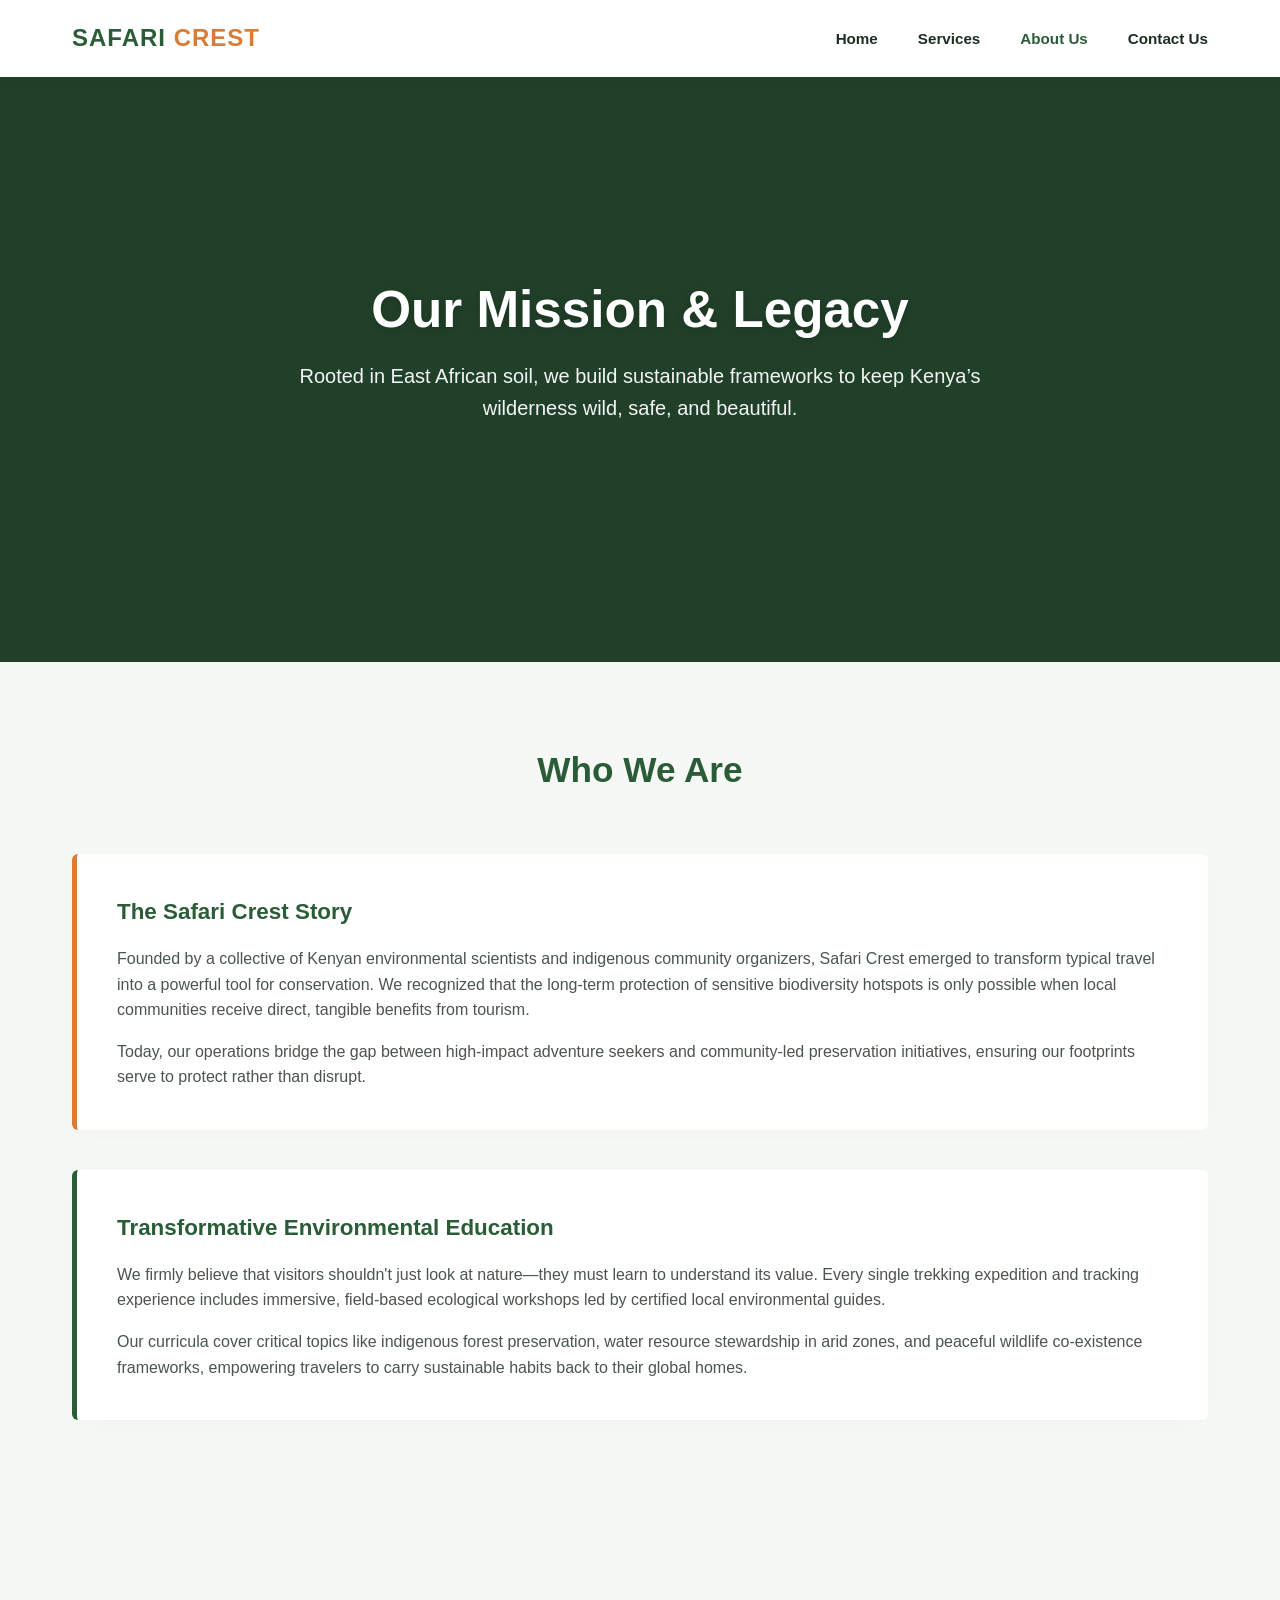
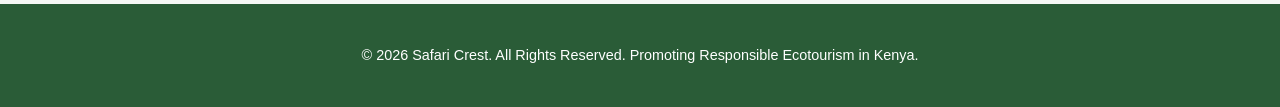
==== about.html @ 43865a42 "Initial commit: Add responsive pages and video layouts for Safari Crest" ====
<!DOCTYPE html>
<html lang="en">
<head>
    <meta charset="UTF-8">
    <meta name="viewport" content="width=device-width, initial-scale=1.0">
    <title>About Our Mission - Safari Crest</title>
    <!-- Relative path matches previous pages for flawless folder portability -->
    <link rel="stylesheet" href="css/style.css">
</head>
<body>

    <!-- Premium Navigation (Consistent Branding) -->
    <header>
        <nav class="nav-container">
            <div class="logo">
                <a href="index.html">SAFARI <span>CREST</span></a>
            </div>
            <ul class="nav-links">
                <li><a href="index.html">Home</a></li>
                <li><a href="services.html">Services</a></li>
                <li><a href="about.html" class="active">About Us</a></li>
                <li><a href="contact.html">Contact Us</a></li>
            </ul>
        </nav>
    </header>

    <!-- Upgraded About Hero Layout -->
    <section class="hero-section" style="background-image: url('images/conservation.jpg');">
        <div class="hero-overlay">
            <div class="hero-text-box">
                <h1>Our Mission & Legacy</h1>
                <p>Rooted in East African soil, we build sustainable frameworks to keep Kenya’s wilderness wild, safe, and beautiful.</p>
            </div>
        </div>
    </section>

    <!-- About Content Layout -->
    <main class="container">
        <h2 class="section-title">Who We Are</h2>
        
        <!-- Story block featuring solid informational text -->
        <div class="info-block" style="background-color: var(--white); padding: 2.5rem; border-radius: 6px; box-shadow: 0 4px 20px rgba(0,0,0,0.02); border-left: 5px solid var(--secondary-color); margin-bottom: 2.5rem;">
            <h3 style="color: var(--primary-color); margin-bottom: 1rem; font-size: 1.4rem;">The Safari Crest Story</h3>
            <p style="color: #4A554D; font-size: 1rem; margin-bottom: 1rem;">Founded by a collective of Kenyan environmental scientists and indigenous community organizers, Safari Crest emerged to transform typical travel into a powerful tool for conservation. We recognized that the long-term protection of sensitive biodiversity hotspots is only possible when local communities receive direct, tangible benefits from tourism.</p>
            <p style="color: #4A554D; font-size: 1rem;">Today, our operations bridge the gap between high-impact adventure seekers and community-led preservation initiatives, ensuring our footprints serve to protect rather than disrupt.</p>
        </div>

        <div class="info-block" style="background-color: var(--white); padding: 2.5rem; border-radius: 6px; box-shadow: 0 4px 20px rgba(0,0,0,0.02); border-left: 5px solid var(--primary-color);">
            <h3 style="color: var(--primary-color); margin-bottom: 1rem; font-size: 1.4rem;">Transformative Environmental Education</h3>
            <p style="color: #4A554D; font-size: 1rem; margin-bottom: 1rem;">We firmly believe that visitors shouldn't just look at nature—they must learn to understand its value. Every single trekking expedition and tracking experience includes immersive, field-based ecological workshops led by certified local environmental guides.</p>
            <p style="color: #4A554D; font-size: 1rem;">Our curricula cover critical topics like indigenous forest preservation, water resource stewardship in arid zones, and peaceful wildlife co-existence frameworks, empowering travelers to carry sustainable habits back to their global homes.</p>
        </div>
    </main>

    <!-- Structured Footer -->
    <footer>
        <p>&copy; 2026 Safari Crest. All Rights Reserved. Promoting Responsible Ecotourism in Kenya.</p>
    </footer>

</body>
</html>
---- css/style.css ----
/* ==========================================================================
   Safari Crest - Master Global Stylesheet (style.css)
   ========================================================================== */

/* 1. Global Reset & Theme Variables */
* {
    margin: 0;
    padding: 0;
    box-sizing: border-box;
}

:root {
    --primary-color: #2A5C37;      /* Deep Forest Green (Natural & Trustworthy) */
    --secondary-color: #D97D36;    /* Earthy Terracotta (Adventurous Accent) */
    --bg-canvas: #F5F8F5;          /* Refreshing Soft Off-White Canvas */
    --text-main: #1C2E21;          /* Charcoal Forest (Soft, readable text) */
    --white: #FFFFFF;
    --transition-smooth: all 0.3s cubic-bezier(0.25, 0.8, 0.25, 1);
}

body {
    font-family: 'Segoe UI', Tahoma, Geneva, Verdana, sans-serif;
    background-color: var(--bg-canvas);
    color: var(--text-main);
    line-height: 1.6;
}

/* 2. Header & Sticky Navigation Bar */
header {
    background-color: var(--white);
    box-shadow: 0 2px 15px rgba(0, 0, 0, 0.02);
    position: sticky;
    top: 0;
    z-index: 1000;
}

.nav-container {
    max-width: 1200px;
    margin: 0 auto;
    display: flex;
    justify-content: space-between;
    align-items: center;
    padding: 1.2rem 2rem;
}

.logo a {
    font-size: 1.5rem;
    font-weight: 800;
    color: var(--primary-color);
    text-decoration: none;
    letter-spacing: 1px;
}

.logo a span {
    color: var(--secondary-color);
}

.nav-links {
    display: flex;
    list-style: none;
    gap: 2.5rem;
}

.nav-links a {
    text-decoration: none;
    color: var(--text-main);
    font-weight: 600;
    font-size: 0.95rem;
    transition: var(--transition-smooth);
    padding-bottom: 4px;
}

.nav-links a:hover, 
.nav-links a.active {
    color: var(--primary-color);
}

/* 3. Upgraded Hero Sections with Video Background Capabilities */
.hero-section {
    position: relative; /* Essential to anchor absolute child video layers */
    height: 65vh;
    min-height: 440px;
    overflow: hidden; /* Hides video spilling beyond the boundary box */
    background-color: var(--primary-color); /* Reliable fallback shade */
}

.hero-video {
    position: absolute;
    top: 50%;
    left: 50%;
    min-width: 100%;
    min-height: 100%;
    width: auto;
    height: auto;
    z-index: 1;
    transform: translate(-50%, -50%);
    object-fit: cover; /* Instructs video to fill space elegantly without crushing aspect ratio */
}

.hero-overlay {
    background: rgba(28, 46, 33, 0.6); /* Slightly deepened ambient overlay for legible text contrast over video */
    position: absolute;
    top: 0;
    left: 0;
    width: 100%;
    height: 100%;
    display: flex;
    align-items: center;
    justify-content: center;
    padding: 0 2rem;
    z-index: 2; /* Ensures text overlay maps safely above video */
}

.hero-text-box {
    max-width: 750px;
    text-align: center;
    color: var(--white);
}

.hero-text-box h1 {
    font-size: 3.2rem;
    font-weight: 700;
    margin-bottom: 1.2rem;
    line-height: 1.2;
    text-shadow: 0 2px 8px rgba(0, 0, 0, 0.2);
}

.hero-text-box p {
    font-size: 1.25rem;
    margin-bottom: 2.2rem;
    font-weight: 400;
    opacity: 0.95;
}

/* 4. Action Buttons (Subtle Soft Drop Shadow with Solid Border Framework) */
.cta-btn {
    display: inline-block;
    background-color: var(--secondary-color);
    color: var(--white);
    padding: 0.9rem 2.2rem;
    text-decoration: none;
    border-radius: 4px;
    border: 2px solid var(--secondary-color); /* Clean solid border layout matching preference profiles */
    font-weight: 600;
    text-transform: uppercase;
    font-size: 0.85rem;
    letter-spacing: 1px;
    box-shadow: 0 3px 8px rgba(217, 125, 54, 0.12); /* Very little, realistic depth shadow */
    transition: var(--transition-smooth);
}

.cta-btn:hover {
    background-color: #C26A29;
    border-color: #C26A29;
    transform: translateY(-1px);
    box-shadow: 0 4px 12px rgba(217, 125, 54, 0.2);
}

/* 5. Content Structure & Symmetrical Feature Grids */
.container {
    max-width: 1200px;
    margin: 0 auto;
    padding: 5rem 2rem;
}

.section-title {
    text-align: center;
    font-size: 2.2rem;
    color: var(--primary-color);
    margin-bottom: 3.5rem;
    font-weight: 700;
}

.feature-grid {
    display: flex;
    flex-wrap: wrap;
    gap: 2.5rem;
}

/* Cards with Faint Premium Shadows */
.feature-card {
    background-color: var(--white);
    border-radius: 6px;
    overflow: hidden;
    box-shadow: 0 2px 10px rgba(0, 0, 0, 0.03); /* Minimal, clean shadow base */
    flex: 1 1 calc(33.333% - 2.5rem);
    min-width: 290px;
    display: flex;
    flex-direction: column;
    transition: var(--transition-smooth);
}

.feature-card:hover {
    transform: translateY(-3px);
    box-shadow: 0 6px 15px rgba(42, 92, 55, 0.05); /* Soft, natural depth adjustment on hover */
}

.feature-img {
    width: 100%;
    height: 220px;
    object-fit: cover;
}

.feature-body {
    padding: 2rem;
    display: flex;
    flex-direction: column;
    flex-grow: 1; /* Automatically matches heights across card rows */
}

.feature-body h3 {
    color: var(--primary-color);
    font-size: 1.3rem;
    margin-bottom: 0.9rem;
}

.feature-body p {
    font-size: 0.95rem;
    color: #4A554D;
}

/* 6. Information Layout Blocks (About & Contact Pages) */
.info-block {
    background-color: var(--white);
    padding: 2.5rem;
    border-radius: 6px;
    box-shadow: 0 2px 10px rgba(0, 0, 0, 0.02); /* Faint depth box accent */
    margin-bottom: 2.5rem;
}

/* 7. Footer Layout Panel */
footer {
    background-color: var(--primary-color);
    color: var(--white);
    text-align: center;
    padding: 2.5rem 2rem;
    font-size: 0.9rem;
    margin-top: 4rem;
}

/* ==========================================================================
   8. Fully Responsive Viewport Media Queries
   ========================================================================== */
@media (max-width: 900px) {
    .hero-text-box h1 {
        font-size: 2.5rem;
    }
    .hero-text-box p {
        font-size: 1.1rem;
    }
}

@media (max-width: 768px) {
    .nav-container {
        flex-direction: column;
        gap: 1rem;
        padding: 1rem;
    }
    
    .nav-links {
        gap: 1.5rem;
    }

    .feature-grid {
        flex-direction: column;
    }

    .feature-card {
        width: 100%;
    }
}
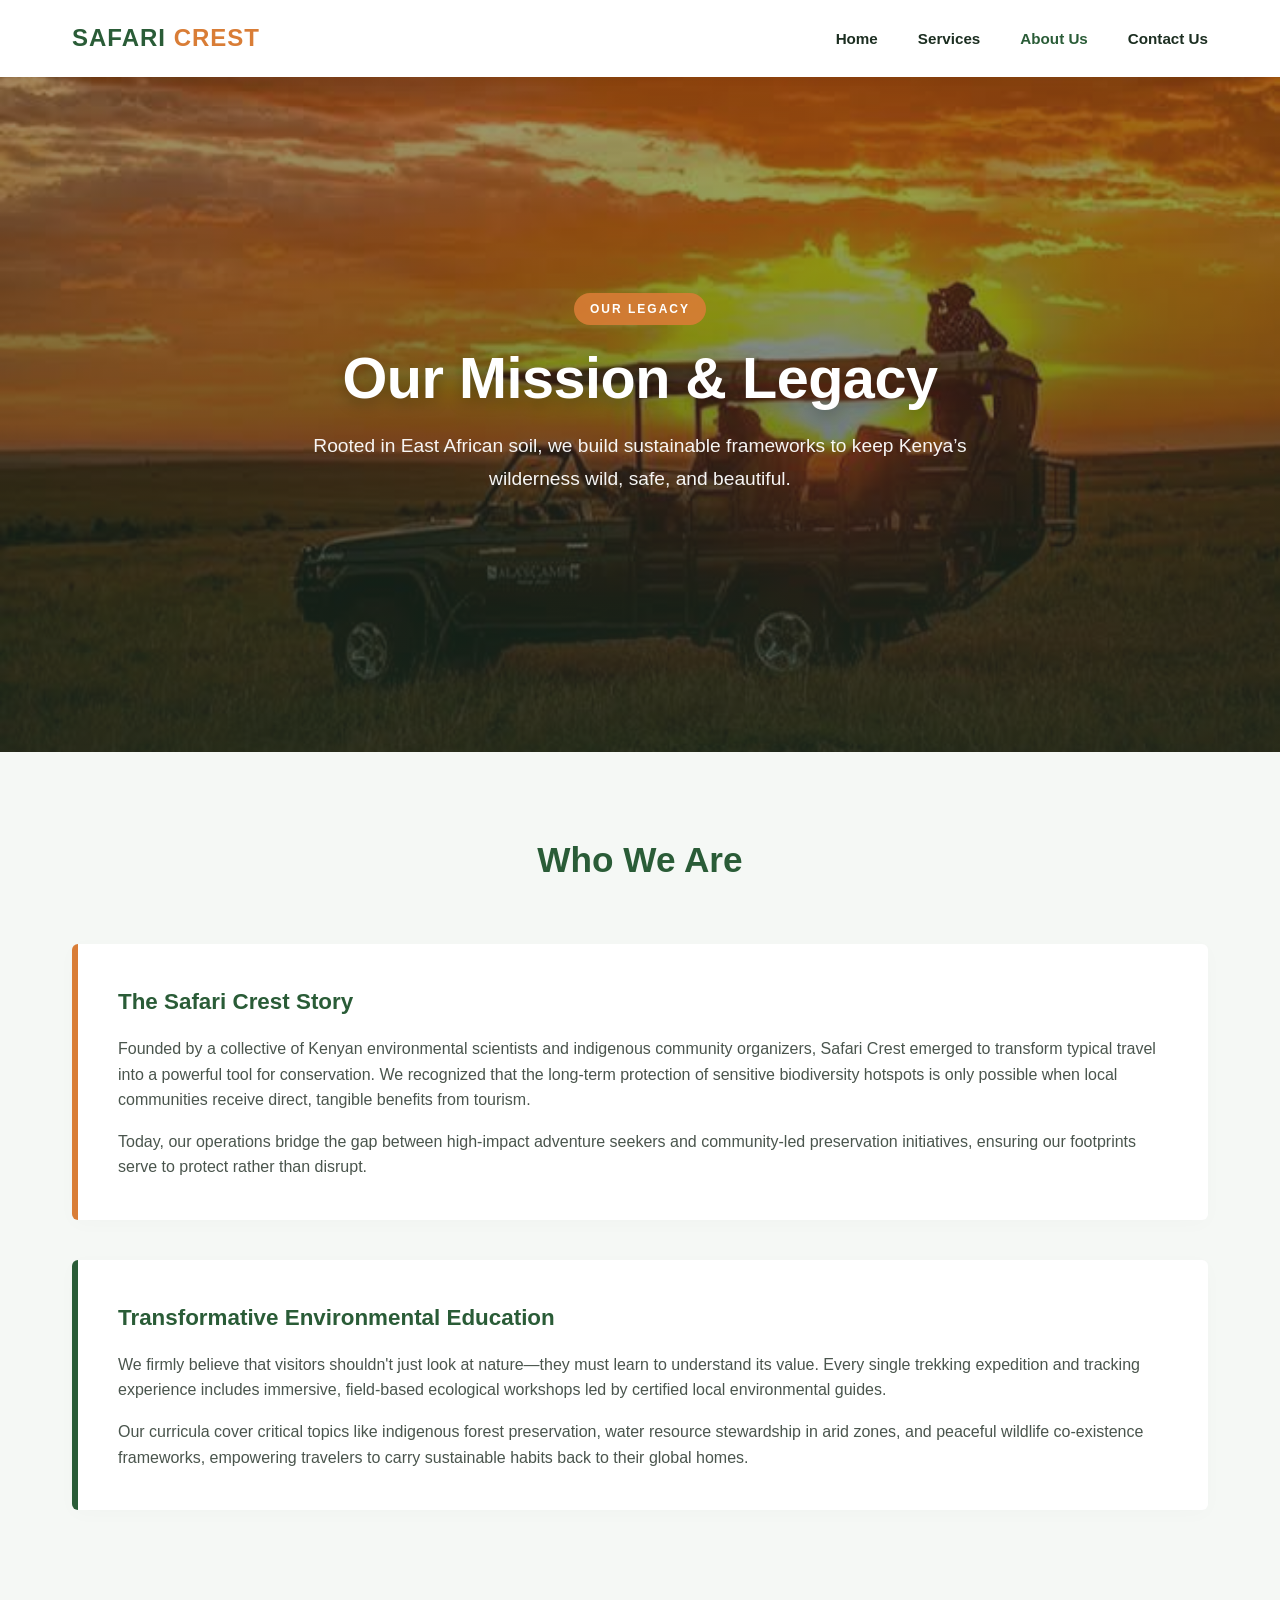
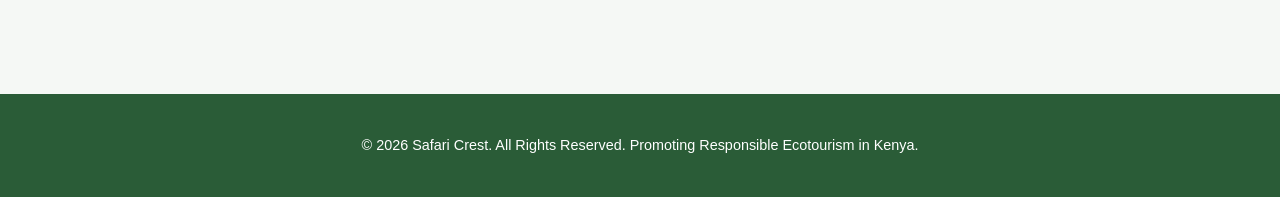
==== commit 739dc22e: "making some modifications and adjustment" ====
--- a/about.html
+++ b/about.html
@@ -6,16 +6,43 @@
     <title>About Our Mission - Safari Crest</title>
     <!-- Relative path matches previous pages for flawless folder portability -->
     <link rel="stylesheet" href="css/style.css">
+    <style>
+        /* Specific refinement for About Us content blocks to fix accent border alignment */
+        .story-block {
+            background-color: var(--white);
+            padding: 2.5rem;
+            border-radius: 6px;
+            box-shadow: 0 4px 20px rgba(0,0,0,0.02);
+            margin-bottom: 2.5rem;
+            position: relative;
+            overflow: hidden;
+        }
+        .story-block.accent-secondary {
+            border-left: 6px solid var(--secondary-color);
+        }
+        .story-block.accent-primary {
+            border-left: 6px solid var(--primary-color);
+        }
+    </style>
 </head>
 <body>
 
-    <!-- Premium Navigation (Consistent Branding) -->
+    <!-- Premium Navigation with Mobile Hamburger Support -->
     <header>
         <nav class="nav-container">
             <div class="logo">
                 <a href="index.html">SAFARI <span>CREST</span></a>
             </div>
-            <ul class="nav-links">
+            
+            <!-- Three Lines Hamburger Button for Small Screens -->
+            <button class="menu-toggle" id="menuToggle" aria-label="Toggle Navigation">
+                <span></span>
+                <span></span>
+                <span></span>
+            </button>
+
+            <!-- Navigation Links -->
+            <ul class="nav-links" id="navLinks">
                 <li><a href="index.html">Home</a></li>
                 <li><a href="services.html">Services</a></li>
                 <li><a href="about.html" class="active">About Us</a></li>
@@ -25,9 +52,10 @@
     </header>
 
     <!-- Upgraded About Hero Layout -->
-    <section class="hero-section" style="background-image: url('images/conservation.jpg');">
+    <section class="hero-section" style="background-image: url('images/conservation.jpeg'); background-size: cover; background-position: center;">
         <div class="hero-overlay">
             <div class="hero-text-box">
+                <span class="hero-badge">Our Legacy</span>
                 <h1>Our Mission & Legacy</h1>
                 <p>Rooted in East African soil, we build sustainable frameworks to keep Kenya’s wilderness wild, safe, and beautiful.</p>
             </div>
@@ -38,14 +66,15 @@
     <main class="container">
         <h2 class="section-title">Who We Are</h2>
         
-        <!-- Story block featuring solid informational text -->
-        <div class="info-block" style="background-color: var(--white); padding: 2.5rem; border-radius: 6px; box-shadow: 0 4px 20px rgba(0,0,0,0.02); border-left: 5px solid var(--secondary-color); margin-bottom: 2.5rem;">
+        <!-- Story block 1 with clean terracotta left accent -->
+        <div class="story-block accent-secondary">
             <h3 style="color: var(--primary-color); margin-bottom: 1rem; font-size: 1.4rem;">The Safari Crest Story</h3>
             <p style="color: #4A554D; font-size: 1rem; margin-bottom: 1rem;">Founded by a collective of Kenyan environmental scientists and indigenous community organizers, Safari Crest emerged to transform typical travel into a powerful tool for conservation. We recognized that the long-term protection of sensitive biodiversity hotspots is only possible when local communities receive direct, tangible benefits from tourism.</p>
             <p style="color: #4A554D; font-size: 1rem;">Today, our operations bridge the gap between high-impact adventure seekers and community-led preservation initiatives, ensuring our footprints serve to protect rather than disrupt.</p>
         </div>
 
-        <div class="info-block" style="background-color: var(--white); padding: 2.5rem; border-radius: 6px; box-shadow: 0 4px 20px rgba(0,0,0,0.02); border-left: 5px solid var(--primary-color);">
+        <!-- Story block 2 with clean forest green left accent -->
+        <div class="story-block accent-primary">
             <h3 style="color: var(--primary-color); margin-bottom: 1rem; font-size: 1.4rem;">Transformative Environmental Education</h3>
             <p style="color: #4A554D; font-size: 1rem; margin-bottom: 1rem;">We firmly believe that visitors shouldn't just look at nature—they must learn to understand its value. Every single trekking expedition and tracking experience includes immersive, field-based ecological workshops led by certified local environmental guides.</p>
             <p style="color: #4A554D; font-size: 1rem;">Our curricula cover critical topics like indigenous forest preservation, water resource stewardship in arid zones, and peaceful wildlife co-existence frameworks, empowering travelers to carry sustainable habits back to their global homes.</p>
@@ -57,5 +86,24 @@
         <p>&copy; 2026 Safari Crest. All Rights Reserved. Promoting Responsible Ecotourism in Kenya.</p>
     </footer>
 
+    <!-- Simple JavaScript for Mobile Navbar Toggle -->
+    <script>
+        const menuToggle = document.getElementById('menuToggle');
+        const navLinks = document.getElementById('navLinks');
+
+        menuToggle.addEventListener('click', () => {
+            menuToggle.classList.toggle('active');
+            navLinks.classList.toggle('active');
+        });
+
+        // Close mobile menu automatically when a link is clicked
+        document.querySelectorAll('.nav-links a').forEach(link => {
+            link.addEventListener('click', () => {
+                menuToggle.classList.remove('active');
+                navLinks.classList.remove('active');
+            });
+        });
+    </script>
+
 </body>
-</html>
+</html>
--- a/css/style.css
+++ b/css/style.css
@@ -75,13 +75,35 @@
     color: var(--primary-color);
 }
 
-/* 3. Upgraded Hero Sections with Video Background Capabilities */
+/* Hamburger Menu Toggle Button (Hidden on Desktop) */
+.menu-toggle {
+    display: none;
+    flex-direction: column;
+    justify-content: space-between;
+    width: 28px;
+    height: 20px;
+    background: transparent;
+    border: none;
+    cursor: pointer;
+    z-index: 1001;
+}
+
+.menu-toggle span {
+    display: block;
+    width: 100%;
+    height: 3px;
+    background-color: var(--primary-color);
+    border-radius: 2px;
+    transition: var(--transition-smooth);
+}
+
+/* 3. Upgraded Cinematic Hero Section */
 .hero-section {
-    position: relative; /* Essential to anchor absolute child video layers */
-    height: 65vh;
-    min-height: 440px;
-    overflow: hidden; /* Hides video spilling beyond the boundary box */
-    background-color: var(--primary-color); /* Reliable fallback shade */
+    position: relative;
+    height: 75vh;
+    min-height: 520px;
+    overflow: hidden;
+    background-color: var(--primary-color);
 }
 
 .hero-video {
@@ -94,11 +116,16 @@
     height: auto;
     z-index: 1;
     transform: translate(-50%, -50%);
-    object-fit: cover; /* Instructs video to fill space elegantly without crushing aspect ratio */
-}
-
+    object-fit: cover;
+}
+
+/* Multi-stop gradient overlay for dramatic contrast & professional depth */
 .hero-overlay {
-    background: rgba(28, 46, 33, 0.6); /* Slightly deepened ambient overlay for legible text contrast over video */
+    background: linear-gradient(
+        to bottom,
+        rgba(28, 46, 33, 0.4) 0%,
+        rgba(28, 46, 33, 0.75) 100%
+    );
     position: absolute;
     top: 0;
     left: 0;
@@ -108,31 +135,63 @@
     align-items: center;
     justify-content: center;
     padding: 0 2rem;
-    z-index: 2; /* Ensures text overlay maps safely above video */
+    z-index: 2;
 }
 
 .hero-text-box {
-    max-width: 750px;
+    max-width: 800px;
     text-align: center;
     color: var(--white);
+    animation: heroFadeIn 1.2s cubic-bezier(0.16, 1, 0.3, 1) forwards;
+}
+
+.hero-badge {
+    display: inline-block;
+    background-color: rgba(217, 125, 54, 0.9);
+    color: var(--white);
+    font-size: 0.75rem;
+    font-weight: 700;
+    text-transform: uppercase;
+    letter-spacing: 2px;
+    padding: 0.4rem 1rem;
+    border-radius: 50px;
+    margin-bottom: 1.2rem;
+    backdrop-filter: blur(4px);
 }
 
 .hero-text-box h1 {
-    font-size: 3.2rem;
-    font-weight: 700;
+    font-size: 3.6rem;
+    font-weight: 800;
     margin-bottom: 1.2rem;
-    line-height: 1.2;
-    text-shadow: 0 2px 8px rgba(0, 0, 0, 0.2);
+    line-height: 1.15;
+    letter-spacing: -0.5px;
+    text-shadow: 0 4px 16px rgba(0, 0, 0, 0.3);
 }
 
 .hero-text-box p {
-    font-size: 1.25rem;
-    margin-bottom: 2.2rem;
+    font-size: 1.2rem;
+    margin-bottom: 2.5rem;
     font-weight: 400;
     opacity: 0.95;
-}
-
-/* 4. Action Buttons (Subtle Soft Drop Shadow with Solid Border Framework) */
+    line-height: 1.7;
+    max-width: 680px;
+    margin-left: auto;
+    margin-right: auto;
+}
+
+/* Smooth Entrance Keyframes */
+@keyframes heroFadeIn {
+    from {
+        opacity: 0;
+        transform: translateY(20px);
+    }
+    to {
+        opacity: 1;
+        transform: translateY(0);
+    }
+}
+
+/* 4. Action Buttons */
 .cta-btn {
     display: inline-block;
     background-color: var(--secondary-color);
@@ -140,12 +199,12 @@
     padding: 0.9rem 2.2rem;
     text-decoration: none;
     border-radius: 4px;
-    border: 2px solid var(--secondary-color); /* Clean solid border layout matching preference profiles */
+    border: 2px solid var(--secondary-color);
     font-weight: 600;
     text-transform: uppercase;
     font-size: 0.85rem;
     letter-spacing: 1px;
-    box-shadow: 0 3px 8px rgba(217, 125, 54, 0.12); /* Very little, realistic depth shadow */
+    box-shadow: 0 3px 8px rgba(217, 125, 54, 0.12);
     transition: var(--transition-smooth);
 }
 
@@ -177,12 +236,11 @@
     gap: 2.5rem;
 }
 
-/* Cards with Faint Premium Shadows */
 .feature-card {
-    background-color: var(--white);
+    background-color: var(--bg-canvas);
     border-radius: 6px;
     overflow: hidden;
-    box-shadow: 0 2px 10px rgba(0, 0, 0, 0.03); /* Minimal, clean shadow base */
+    box-shadow: 0 2px 10px rgba(0, 0, 0, 0.03);
     flex: 1 1 calc(33.333% - 2.5rem);
     min-width: 290px;
     display: flex;
@@ -192,7 +250,7 @@
 
 .feature-card:hover {
     transform: translateY(-3px);
-    box-shadow: 0 6px 15px rgba(42, 92, 55, 0.05); /* Soft, natural depth adjustment on hover */
+    box-shadow: 0 6px 15px rgba(42, 92, 55, 0.08);
 }
 
 .feature-img {
@@ -205,7 +263,7 @@
     padding: 2rem;
     display: flex;
     flex-direction: column;
-    flex-grow: 1; /* Automatically matches heights across card rows */
+    flex-grow: 1;
 }
 
 .feature-body h3 {
@@ -219,16 +277,7 @@
     color: #4A554D;
 }
 
-/* 6. Information Layout Blocks (About & Contact Pages) */
-.info-block {
-    background-color: var(--white);
-    padding: 2.5rem;
-    border-radius: 6px;
-    box-shadow: 0 2px 10px rgba(0, 0, 0, 0.02); /* Faint depth box accent */
-    margin-bottom: 2.5rem;
-}
-
-/* 7. Footer Layout Panel */
+/* 6. Footer Layout Panel */
 footer {
     background-color: var(--primary-color);
     color: var(--white);
@@ -239,11 +288,11 @@
 }
 
 /* ==========================================================================
-   8. Fully Responsive Viewport Media Queries
+   7. Fully Responsive Viewport Media Queries & Mobile Menu Drawer
    ========================================================================== */
 @media (max-width: 900px) {
     .hero-text-box h1 {
-        font-size: 2.5rem;
+        font-size: 2.8rem;
     }
     .hero-text-box p {
         font-size: 1.1rem;
@@ -251,14 +300,57 @@
 }
 
 @media (max-width: 768px) {
+    .menu-toggle {
+        display: flex; /* Show three-lines button on mobile */
+    }
+
     .nav-container {
+        padding: 1rem 1.5rem;
+    }
+
+    /* Transform navigation links into a dropdown drawer */
+    .nav-links {
+        position: absolute;
+        top: 100%;
+        left: 0;
+        width: 100%;
+        background-color: var(--white);
         flex-direction: column;
-        gap: 1rem;
-        padding: 1rem;
-    }
-    
-    .nav-links {
+        align-items: center;
         gap: 1.5rem;
+        padding: 2rem 0;
+        box-shadow: 0 10px 20px rgba(0, 0, 0, 0.08);
+        border-top: 1px solid rgba(0, 0, 0, 0.05);
+        max-height: 0;
+        overflow: hidden;
+        opacity: 0;
+        transition: all 0.35s ease-in-out;
+    }
+
+    /* Active class toggled via simple JavaScript */
+    .nav-links.active {
+        max-height: 300px;
+        opacity: 1;
+    }
+
+    /* Animate hamburger to an 'X' shape when active */
+    .menu-toggle.active span:nth-child(1) {
+        transform: translateY(8.5px) rotate(45deg);
+    }
+    .menu-toggle.active span:nth-child(2) {
+        opacity: 0;
+    }
+    .menu-toggle.active span:nth-child(3) {
+        transform: translateY(-8.5px) rotate(-45deg);
+    }
+
+    .hero-section {
+        height: 65vh;
+        min-height: 420px;
+    }
+
+    .hero-text-box h1 {
+        font-size: 2.2rem;
     }
 
     .feature-grid {
@@ -268,6 +360,4 @@
     .feature-card {
         width: 100%;
     }
-}
-
-
+}
